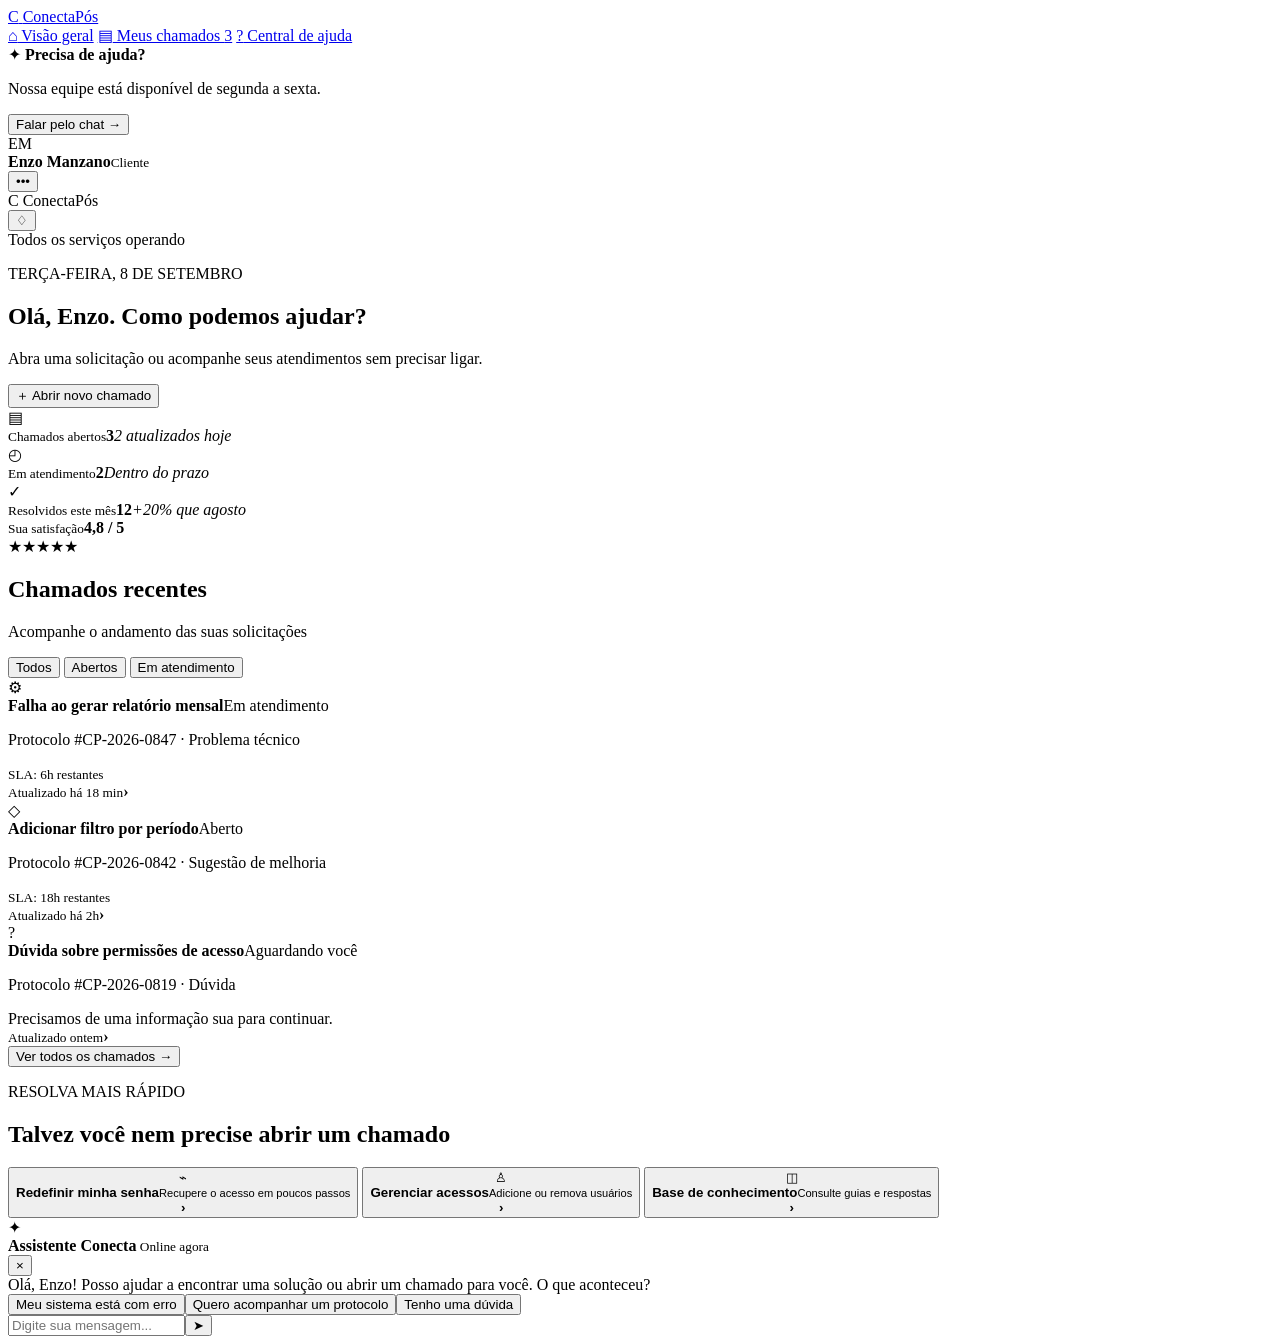
==== index.html @ 1af796b8 "Adicionar pagina principal do ConectaPos" ====
<!doctype html>
<html lang="pt-BR">
<head>
  <meta charset="UTF-8" />
  <meta name="viewport" content="width=device-width, initial-scale=1.0" />
  <meta name="description" content="Central digital de pós-venda para abertura e acompanhamento de chamados." />
  <title>ConectaPós | Central de Atendimento</title>
  <link rel="preconnect" href="https://fonts.googleapis.com">
  <link rel="preconnect" href="https://fonts.gstatic.com" crossorigin>
  <link href="https://fonts.googleapis.com/css2?family=DM+Sans:wght@400;500;600;700&family=Manrope:wght@600;700;800&display=swap" rel="stylesheet">
  <link rel="stylesheet" href="styles.css" />
</head>
<body>
  <aside class="sidebar">
    <a class="brand" href="#" aria-label="Página inicial ConectaPós">
      <span class="brand-mark">C</span>
      <span>Conecta<span>Pós</span></span>
    </a>
    <nav aria-label="Menu principal">
      <a class="nav-item active" href="#inicio"><span class="icon">⌂</span> Visão geral</a>
      <a class="nav-item" href="#chamados"><span class="icon">▤</span> Meus chamados <span class="badge">3</span></a>
      <a class="nav-item" href="#ajuda"><span class="icon">?</span> Central de ajuda</a>
    </nav>
    <div class="sidebar-bottom">
      <div class="support-card">
        <span class="support-icon">✦</span>
        <strong>Precisa de ajuda?</strong>
        <p>Nossa equipe está disponível de segunda a sexta.</p>
        <button id="chatButton" class="text-button">Falar pelo chat →</button>
      </div>
      <div class="user-card">
        <div class="avatar">EM</div>
        <div><strong>Enzo Manzano</strong><small>Cliente</small></div>
        <button class="dots" aria-label="Opções da conta">•••</button>
      </div>
    </div>
  </aside>

  <main>
    <header class="topbar">
      <div class="mobile-brand"><span class="brand-mark">C</span> ConectaPós</div>
      <button class="notification" aria-label="Notificações">♢<span></span></button>
      <div class="status"><i></i> Todos os serviços operando</div>
    </header>

    <section class="content" id="inicio">
      <div class="welcome-row">
        <div>
          <p class="eyebrow">TERÇA-FEIRA, 8 DE SETEMBRO</p>
          <h1>Olá, Enzo. Como podemos ajudar?</h1>
          <p class="subtitle">Abra uma solicitação ou acompanhe seus atendimentos sem precisar ligar.</p>
        </div>
        <button class="primary-button" id="openTicket"><span>＋</span> Abrir novo chamado</button>
      </div>

      <div class="metrics" aria-label="Resumo dos chamados">
        <article class="metric-card"><span class="metric-icon blue">▤</span><div><small>Chamados abertos</small><strong id="openCount">3</strong><em>2 atualizados hoje</em></div></article>
        <article class="metric-card"><span class="metric-icon amber">◴</span><div><small>Em atendimento</small><strong>2</strong><em>Dentro do prazo</em></div></article>
        <article class="metric-card"><span class="metric-icon green">✓</span><div><small>Resolvidos este mês</small><strong>12</strong><em>+20% que agosto</em></div></article>
        <article class="metric-card satisfaction"><div><small>Sua satisfação</small><strong>4,8 <span>/ 5</span></strong><div class="stars">★★★★★</div></div></article>
      </div>

      <section class="panel" id="chamados">
        <div class="panel-header">
          <div><h2>Chamados recentes</h2><p>Acompanhe o andamento das suas solicitações</p></div>
          <div class="filters" role="group" aria-label="Filtrar chamados">
            <button class="filter active" data-filter="Todos">Todos</button>
            <button class="filter" data-filter="Aberto">Abertos</button>
            <button class="filter" data-filter="Em atendimento">Em atendimento</button>
          </div>
        </div>
        <div class="ticket-list" id="ticketList">
          <article class="ticket" data-status="Em atendimento">
            <span class="ticket-type technical">⚙</span>
            <div class="ticket-main"><div class="ticket-title"><strong>Falha ao gerar relatório mensal</strong><span class="pill progress">Em atendimento</span></div><p>Protocolo #CP-2026-0847 · Problema técnico</p><div class="sla"><span><i style="width:68%"></i></span><small>SLA: 6h restantes</small></div></div>
            <div class="ticket-side"><small>Atualizado há 18 min</small><b>›</b></div>
          </article>
          <article class="ticket" data-status="Aberto">
            <span class="ticket-type improvement">◇</span>
            <div class="ticket-main"><div class="ticket-title"><strong>Adicionar filtro por período</strong><span class="pill open">Aberto</span></div><p>Protocolo #CP-2026-0842 · Sugestão de melhoria</p><div class="sla"><span><i style="width:38%"></i></span><small>SLA: 18h restantes</small></div></div>
            <div class="ticket-side"><small>Atualizado há 2h</small><b>›</b></div>
          </article>
          <article class="ticket" data-status="Aguardando cliente">
            <span class="ticket-type question">?</span>
            <div class="ticket-main"><div class="ticket-title"><strong>Dúvida sobre permissões de acesso</strong><span class="pill waiting">Aguardando você</span></div><p>Protocolo #CP-2026-0819 · Dúvida</p><div class="waiting-note">Precisamos de uma informação sua para continuar.</div></div>
            <div class="ticket-side"><small>Atualizado ontem</small><b>›</b></div>
          </article>
        </div>
        <button class="see-all">Ver todos os chamados →</button>
      </section>

      <section class="quick-help" id="ajuda">
        <div><p class="eyebrow">RESOLVA MAIS RÁPIDO</p><h2>Talvez você nem precise abrir um chamado</h2></div>
        <div class="help-links">
          <button data-help="senha"><span>⌁</span><div><strong>Redefinir minha senha</strong><small>Recupere o acesso em poucos passos</small></div><b>›</b></button>
          <button data-help="acesso"><span>♙</span><div><strong>Gerenciar acessos</strong><small>Adicione ou remova usuários</small></div><b>›</b></button>
          <button data-help="base"><span>◫</span><div><strong>Base de conhecimento</strong><small>Consulte guias e respostas</small></div><b>›</b></button>
        </div>
      </section>
    </section>
  </main>

  <dialog id="ticketDialog">
    <form id="ticketForm" method="dialog">
      <div class="dialog-head"><div><p class="eyebrow">NOVO ATENDIMENTO</p><h2>Como podemos ajudar?</h2></div><button type="button" class="close" aria-label="Fechar">×</button></div>
      <label>Tipo de solicitação<select id="ticketType" required><option value="">Selecione uma opção</option><option>Problema técnico</option><option>Dúvida</option><option>Solicitação de manutenção</option><option>Reclamação</option><option>Sugestão de melhoria</option></select></label>
      <label>Assunto<input id="ticketSubject" required minlength="5" placeholder="Resuma o que aconteceu" /></label>
      <label>Conte os detalhes<textarea id="ticketDescription" required rows="4" placeholder="Explique quando o problema começou e como ele afeta você"></textarea></label>
      <label class="upload">⇧ <span><strong>Anexar imagem ou documento</strong><small>PNG, JPG ou PDF de até 10 MB</small></span><input type="file" accept="image/*,.pdf" /></label>
      <div class="ai-note">✦ <span><strong>Triagem inteligente</strong><small>Seu chamado será classificado e encaminhado automaticamente para a equipe certa.</small></span></div>
      <div class="dialog-actions"><button type="button" class="secondary close-action">Cancelar</button><button type="submit" class="primary-button">Enviar chamado</button></div>
    </form>
  </dialog>

  <div class="chat-panel" id="chatPanel" aria-hidden="true"><div class="chat-head"><div><span class="bot">✦</span><div><strong>Assistente Conecta</strong><small><i></i> Online agora</small></div></div><button id="closeChat">×</button></div><div class="chat-body"><div class="message bot-message">Olá, Enzo! Posso ajudar a encontrar uma solução ou abrir um chamado para você. O que aconteceu?</div><div class="suggestions"><button>Meu sistema está com erro</button><button>Quero acompanhar um protocolo</button><button>Tenho uma dúvida</button></div></div><div class="chat-input"><input placeholder="Digite sua mensagem..." aria-label="Mensagem"><button>➤</button></div></div>
  <div class="toast" id="toast" role="status"></div>
  <script src="app.js"></script>
</body>
</html>
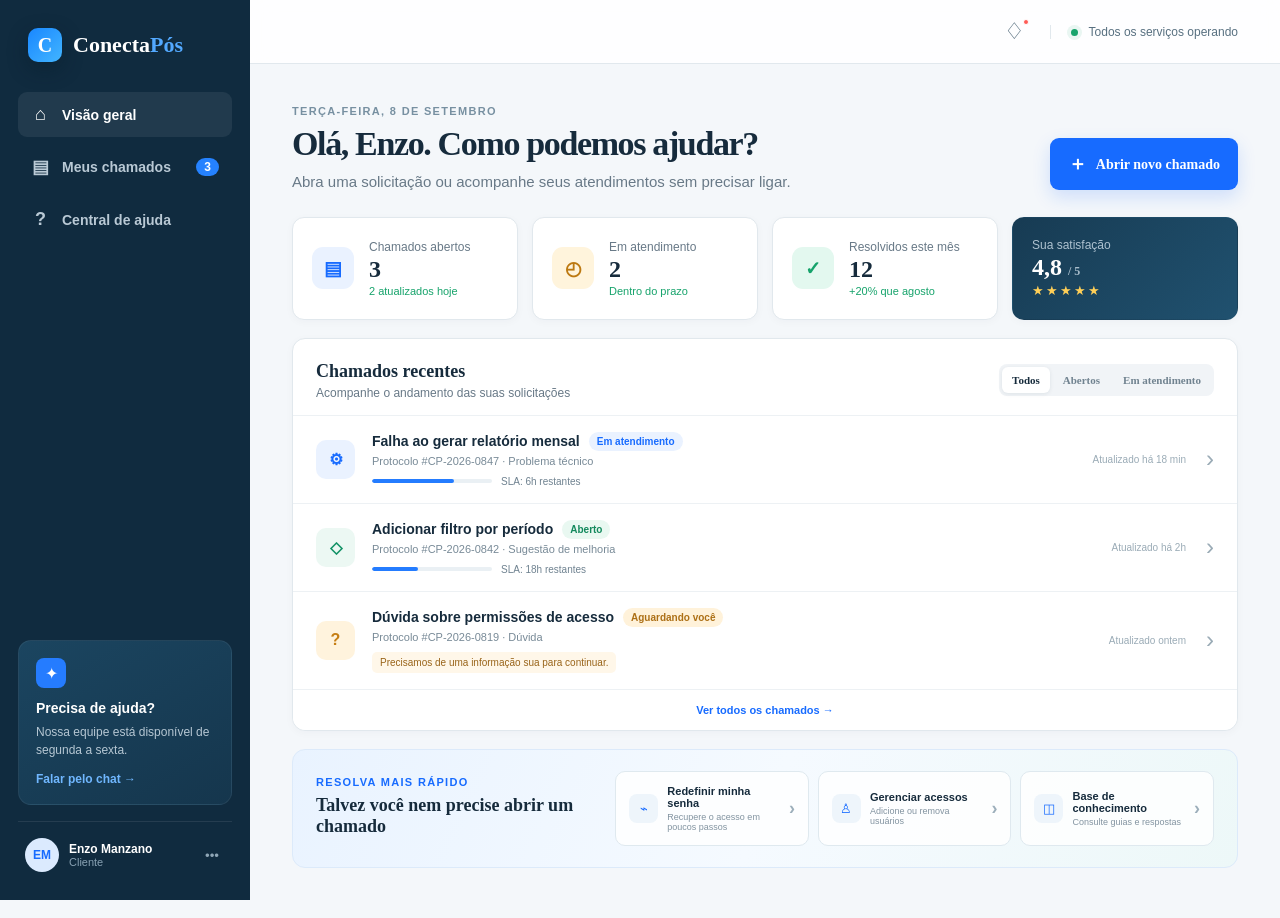
==== commit c246bf2f: "Corrigir contador de chamados no menu" ====
--- a/index.html
+++ b/index.html
@@ -18,7 +18,7 @@
     </a>
     <nav aria-label="Menu principal">
       <a class="nav-item active" href="#inicio"><span class="icon">⌂</span> Visão geral</a>
-      <a class="nav-item" href="#chamados"><span class="icon">▤</span> Meus chamados <span class="badge">3</span></a>
+      <a class="nav-item" href="#chamados"><span class="icon">▤</span> Meus chamados <span class="badge" id="ticketBadge">3</span></a>
       <a class="nav-item" href="#ajuda"><span class="icon">?</span> Central de ajuda</a>
     </nav>
     <div class="sidebar-bottom">
--- a/styles.css
+++ b/styles.css
@@ -0,0 +1 @@
+:root{--navy:#102b3f;--navy-2:#173b53;--blue:#176bff;--blue-soft:#eaf2ff;--bg:#f4f7fa;--text:#162b3c;--muted:#687987;--line:#e1e8ed;--green:#16a36b;--amber:#e49a24;--white:#fff}*{box-sizing:border-box}html{scroll-behavior:smooth}body{margin:0;background:var(--bg);color:var(--text);font-family:"DM Sans",sans-serif;font-size:16px}.sidebar{position:fixed;inset:0 auto 0 0;width:250px;background:var(--navy);color:#fff;padding:28px 18px;display:flex;flex-direction:column;z-index:10}.brand{display:flex;align-items:center;gap:11px;padding:0 10px 30px;color:white;text-decoration:none;font:800 22px Manrope}.brand>span:last-child span{color:#53a9ff}.brand-mark{width:34px;height:34px;border-radius:10px;background:linear-gradient(135deg,#1987ff,#42b5ff);display:grid;place-items:center;color:white;font:800 20px Manrope;box-shadow:0 7px 20px #071b2970}.sidebar nav{display:flex;flex-direction:column;gap:7px}.nav-item{display:flex;align-items:center;gap:12px;color:#b9c9d5;text-decoration:none;padding:12px 13px;border-radius:9px;font-weight:600;font-size:14px}.nav-item:hover,.nav-item.active{color:white;background:#ffffff12}.nav-item .icon{font-size:18px;width:19px;text-align:center}.badge{margin-left:auto;background:#2582ff;color:white;border-radius:12px;padding:2px 8px;font-size:12px}.sidebar-bottom{margin-top:auto}.support-card{background:linear-gradient(150deg,#1b4560,#15364d);padding:17px;border:1px solid #ffffff10;border-radius:13px;margin-bottom:16px}.support-card .support-icon{display:grid;place-items:center;width:30px;height:30px;background:#257cff;color:white;border-radius:8px;margin-bottom:11px}.support-card strong{font-size:14px}.support-card p{font-size:12px;color:#b6c7d3;line-height:1.5;margin:6px 0 10px}.text-button{border:0;background:none;padding:0;color:#70b7ff;font-weight:700;font-size:12px;cursor:pointer}.user-card{display:flex;align-items:center;gap:10px;padding:16px 7px 0;border-top:1px solid #ffffff16}.avatar{width:34px;height:34px;border-radius:50%;background:#dbeafe;color:#176bff;display:grid;place-items:center;font-weight:700;font-size:12px}.user-card div:nth-child(2){display:flex;flex-direction:column}.user-card strong{font-size:12px}.user-card small{color:#89a2b4;font-size:11px}.dots{margin-left:auto;border:0;background:none;color:#8fa6b6;cursor:pointer}.topbar{position:fixed;left:250px;right:0;top:0;height:64px;background:#ffffffdb;backdrop-filter:blur(12px);border-bottom:1px solid var(--line);display:flex;justify-content:flex-end;align-items:center;padding:0 42px;z-index:8}.mobile-brand{display:none}.status{font-size:12px;color:#587080;border-left:1px solid var(--line);padding-left:20px}.status i{display:inline-block;width:7px;height:7px;border-radius:50%;background:var(--green);margin-right:7px;box-shadow:0 0 0 4px #16a36b17}.notification{background:none;border:0;font-size:23px;margin-right:19px;position:relative;color:#526a7b}.notification span{position:absolute;right:2px;top:2px;width:6px;height:6px;background:#ff5a55;border-radius:50%;border:1px solid white}.content{margin-left:250px;padding:105px 42px 50px;max-width:1500px}.welcome-row{display:flex;justify-content:space-between;align-items:flex-end;margin-bottom:27px}.eyebrow{margin:0 0 7px;color:#7790a1;font-size:11px;font-weight:700;letter-spacing:.12em}.welcome-row h1{font:800 clamp(26px,3vw,34px)/1.2 Manrope;margin:0 0 8px;letter-spacing:-.04em}.subtitle{color:var(--muted);margin:0;font-size:15px}.primary-button{border:0;border-radius:9px;background:var(--blue);color:white;font:700 14px "DM Sans";padding:13px 18px;box-shadow:0 7px 18px #176bff2c;cursor:pointer;transition:.2s}.primary-button:hover{background:#075be7;transform:translateY(-1px)}.primary-button span{font-size:19px;vertical-align:-1px;margin-right:6px}.metrics{display:grid;grid-template-columns:repeat(4,1fr);gap:14px;margin-bottom:18px}.metric-card{background:white;border:1px solid var(--line);border-radius:12px;padding:19px;display:flex;align-items:center;gap:15px;min-height:103px;box-shadow:0 2px 8px #152e3e08}.metric-icon{flex:0 0 auto;width:42px;height:42px;border-radius:11px;display:grid;place-items:center;font-size:19px;font-weight:700}.metric-icon.blue{color:var(--blue);background:var(--blue-soft)}.metric-icon.amber{color:#bd7911;background:#fff4dc}.metric-icon.green{color:var(--green);background:#e3f8ef}.metric-card>div{display:flex;flex-direction:column}.metric-card small{font-size:12px;color:var(--muted)}.metric-card strong{font:800 24px Manrope;margin:2px 0}.metric-card em{font-size:11px;color:var(--green);font-style:normal}.metric-card.satisfaction{background:linear-gradient(135deg,var(--navy-2),#20516f);color:white;border-color:transparent}.metric-card.satisfaction small{color:#aec2d0}.metric-card.satisfaction strong span{font-size:12px;color:#a8bdcb}.stars{color:#ffcf57;font-size:13px;letter-spacing:2px}.panel{background:white;border:1px solid var(--line);border-radius:13px;box-shadow:0 2px 9px #152e3e08}.panel-header{display:flex;justify-content:space-between;align-items:center;padding:22px 23px 15px}.panel h2,.quick-help h2{font:800 18px Manrope;margin:0 0 4px}.panel-header p{font-size:12px;color:var(--muted);margin:0}.filters{display:flex;gap:3px;background:#f1f4f7;border-radius:8px;padding:3px}.filter{border:0;background:none;border-radius:6px;color:#718390;font:600 11px "DM Sans";padding:7px 10px;cursor:pointer}.filter.active{background:white;color:var(--text);box-shadow:0 1px 4px #102b3f16}.ticket{display:grid;grid-template-columns:42px 1fr auto;gap:14px;align-items:center;padding:16px 23px;border-top:1px solid #edf1f4;transition:.2s;cursor:pointer}.ticket:hover{background:#f9fbfd}.ticket-type{width:39px;height:39px;display:grid;place-items:center;border-radius:10px;font-weight:700}.technical{background:#eaf2ff;color:#176bff}.improvement{background:#ecf8f3;color:#119165}.question{background:#fff3dd;color:#c67e14}.ticket-main{min-width:0}.ticket-title{display:flex;align-items:center;gap:9px}.ticket-title strong{font-size:14px;white-space:nowrap;overflow:hidden;text-overflow:ellipsis}.ticket-main p{margin:4px 0 9px;color:#788a97;font-size:11px}.pill{border-radius:12px;padding:4px 8px;font-size:10px;font-weight:700}.pill.progress{background:#eaf2ff;color:#176bff}.pill.open{background:#e9f8f1;color:#13895d}.pill.waiting{background:#fff2da;color:#ad7016}.sla{display:flex;align-items:center;gap:9px}.sla>span{width:120px;height:4px;background:#eaf0f4;border-radius:4px;overflow:hidden}.sla i{display:block;height:100%;background:#247cff;border-radius:4px}.sla small{font-size:10px;color:#6f8290}.waiting-note{display:inline-block;background:#fff7e9;color:#996419;border-radius:5px;padding:5px 8px;font-size:10px}.ticket-side{display:flex;align-items:center;gap:20px;color:#9aabb6}.ticket-side small{font-size:10px}.ticket-side b{font-size:24px;font-weight:400}.see-all{display:block;width:100%;border:0;border-top:1px solid #edf1f4;background:white;border-radius:0 0 13px 13px;padding:14px;color:#176bff;font-weight:700;font-size:11px;cursor:pointer}.quick-help{margin-top:18px;border-radius:13px;background:linear-gradient(115deg,#e9f3ff,#f5faff 50%,#edf8f8);padding:21px 23px;display:grid;grid-template-columns:1fr 2fr;align-items:center;border:1px solid #dceafa}.quick-help .eyebrow{color:#176bff}.help-links{display:grid;grid-template-columns:repeat(3,1fr);gap:9px}.help-links button{border:1px solid #dfe9ef;background:#ffffffd6;border-radius:10px;padding:13px;display:grid;grid-template-columns:30px 1fr auto;align-items:center;text-align:left;gap:8px;color:var(--text);cursor:pointer}.help-links button>span{width:29px;height:29px;border-radius:8px;background:#eef5fb;color:#176bff;display:grid;place-items:center}.help-links button div{display:flex;flex-direction:column}.help-links strong{font-size:11px}.help-links small{font-size:9px;color:#8293a0;margin-top:3px}.help-links b{font-size:18px;color:#9dafbb}dialog{border:0;border-radius:16px;padding:0;width:min(560px,calc(100% - 28px));box-shadow:0 24px 90px #0920344f}dialog::backdrop{background:#071c2cad;backdrop-filter:blur(3px)}dialog form{padding:26px}.dialog-head{display:flex;justify-content:space-between;align-items:flex-start;margin-bottom:20px}.dialog-head h2{font:800 22px Manrope;margin:0}.close{border:0;background:#f0f4f7;width:31px;height:31px;border-radius:8px;font-size:20px;cursor:pointer;color:#607582}label{display:block;font-size:12px;font-weight:700;margin-top:14px}input,select,textarea{display:block;width:100%;margin-top:7px;border:1px solid #d8e1e7;border-radius:8px;padding:11px 12px;font:400 14px "DM Sans";color:var(--text);outline:none}input:focus,select:focus,textarea:focus{border-color:#176bff;box-shadow:0 0 0 3px #176bff18}textarea{resize:vertical}.upload{display:flex;align-items:center;gap:12px;border:1px dashed #bccbd5;border-radius:9px;padding:13px;color:#176bff;cursor:pointer}.upload>span{display:flex;flex-direction:column}.upload small{font-weight:400;color:#84949f;margin-top:2px}.upload input{display:none}.ai-note{display:flex;gap:10px;background:#eaf2ff;color:#176bff;padding:12px;border-radius:9px;margin-top:14px}.ai-note>span{display:flex;flex-direction:column}.ai-note strong{font-size:11px}.ai-note small{color:#597a9a;font-size:10px;margin-top:2px}.dialog-actions{display:flex;justify-content:flex-end;gap:9px;margin-top:20px}.secondary{border:1px solid #d7e0e6;border-radius:9px;background:white;color:#546b7b;font-weight:700;padding:12px 17px;cursor:pointer}.chat-panel{position:fixed;right:25px;bottom:25px;width:350px;background:white;border-radius:15px;box-shadow:0 15px 50px #09203435;overflow:hidden;z-index:20;transform:translateY(20px) scale(.96);opacity:0;pointer-events:none;transition:.22s}.chat-panel.open{transform:none;opacity:1;pointer-events:auto}.chat-head{background:var(--navy);color:white;padding:15px;display:flex;align-items:center;justify-content:space-between}.chat-head>div{display:flex;align-items:center;gap:10px}.bot{width:35px;height:35px;border-radius:10px;background:#1e7cff;display:grid;place-items:center}.chat-head strong,.chat-head small{display:block}.chat-head strong{font-size:13px}.chat-head small{font-size:10px;color:#b9cedb;margin-top:2px}.chat-head small i{display:inline-block;width:6px;height:6px;border-radius:50%;background:#36d391}.chat-head button{border:0;background:none;color:white;font-size:20px}.chat-body{padding:16px;background:#f7f9fb;min-height:210px}.message{padding:11px 13px;border-radius:4px 12px 12px 12px;background:white;border:1px solid #e5ebef;font-size:12px;line-height:1.45}.suggestions{display:flex;flex-direction:column;align-items:flex-start;gap:7px;margin-top:14px}.suggestions button{background:white;border:1px solid #bfd8fa;border-radius:16px;color:#176bff;padding:7px 10px;font-size:10px;cursor:pointer}.chat-input{display:flex;padding:11px;border-top:1px solid #e3e9ed}.chat-input input{margin:0;border:0}.chat-input button{border:0;background:#176bff;color:white;border-radius:8px;width:38px}.toast{position:fixed;left:50%;bottom:25px;transform:translate(-50%,30px);background:#0f2c40;color:white;padding:12px 18px;border-radius:9px;font-size:13px;opacity:0;pointer-events:none;transition:.25s;z-index:30;box-shadow:0 10px 30px #0b24363d}.toast.show{opacity:1;transform:translate(-50%,0)}@media(max-width:1050px){.metrics{grid-template-columns:repeat(2,1fr)}.quick-help{grid-template-columns:1fr}.help-links{margin-top:15px}}@media(max-width:760px){.sidebar{display:none}.topbar{left:0;padding:0 18px;justify-content:space-between}.mobile-brand{display:flex;align-items:center;gap:8px;font:800 17px Manrope}.mobile-brand .brand-mark{width:28px;height:28px;font-size:15px}.notification{margin-left:auto}.status{display:none}.content{margin-left:0;padding:92px 16px 36px}.welcome-row{align-items:flex-start;gap:20px}.welcome-row .primary-button{white-space:nowrap}.metrics{grid-template-columns:1fr 1fr}.panel-header{align-items:flex-start;gap:15px;flex-direction:column}.filters{width:100%;overflow:auto}.ticket{grid-template-columns:39px 1fr}.ticket-side{display:none}.ticket-title{align-items:flex-start;flex-direction:column;gap:5px}.help-links{grid-template-columns:1fr}.chat-panel{right:12px;bottom:12px;width:calc(100% - 24px)}}@media(max-width:520px){.welcome-row{display:block}.welcome-row .primary-button{margin-top:18px;width:100%}.metrics{grid-template-columns:1fr}.metric-card{min-height:88px}.ticket{padding:15px}.sla>span{width:80px}}
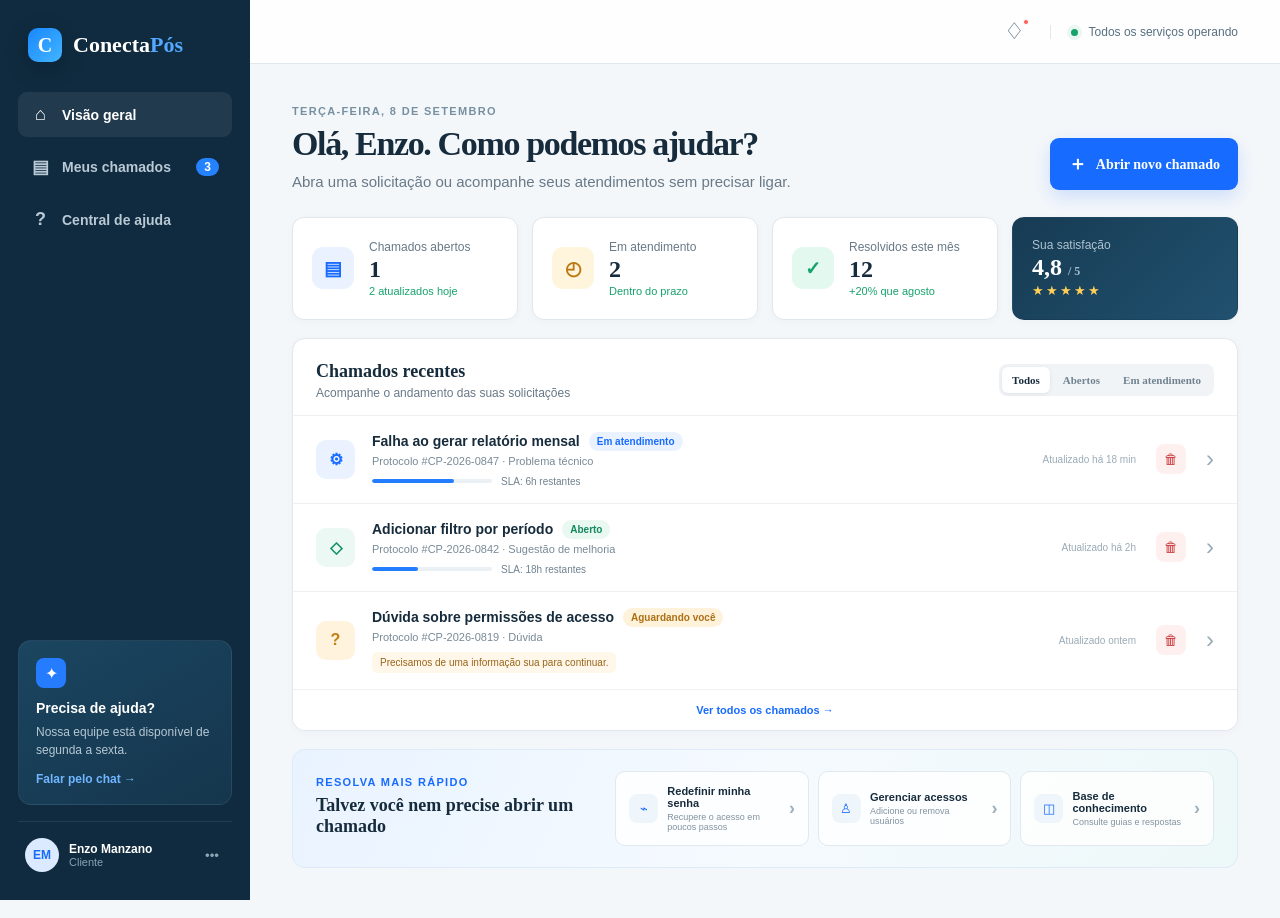
==== commit 07890142: "Forcar atualizacao dos arquivos do site" ====
--- a/index.html
+++ b/index.html
@@ -8,7 +8,7 @@
   <link rel="preconnect" href="https://fonts.googleapis.com">
   <link rel="preconnect" href="https://fonts.gstatic.com" crossorigin>
   <link href="https://fonts.googleapis.com/css2?family=DM+Sans:wght@400;500;600;700&family=Manrope:wght@600;700;800&display=swap" rel="stylesheet">
-  <link rel="stylesheet" href="styles.css" />
+  <link rel="stylesheet" href="styles.css?v=3" />
 </head>
 <body>
   <aside class="sidebar">
@@ -114,6 +114,6 @@
 
   <div class="chat-panel" id="chatPanel" aria-hidden="true"><div class="chat-head"><div><span class="bot">✦</span><div><strong>Assistente Conecta</strong><small><i></i> Online agora</small></div></div><button id="closeChat">×</button></div><div class="chat-body"><div class="message bot-message">Olá, Enzo! Posso ajudar a encontrar uma solução ou abrir um chamado para você. O que aconteceu?</div><div class="suggestions"><button>Meu sistema está com erro</button><button>Quero acompanhar um protocolo</button><button>Tenho uma dúvida</button></div></div><div class="chat-input"><input placeholder="Digite sua mensagem..." aria-label="Mensagem"><button>➤</button></div></div>
   <div class="toast" id="toast" role="status"></div>
-  <script src="app.js"></script>
+  <script src="app.js?v=3"></script>
 </body>
 </html>
--- a/styles.css
+++ b/styles.css
@@ -1 +1,19 @@
 :root{--navy:#102b3f;--navy-2:#173b53;--blue:#176bff;--blue-soft:#eaf2ff;--bg:#f4f7fa;--text:#162b3c;--muted:#687987;--line:#e1e8ed;--green:#16a36b;--amber:#e49a24;--white:#fff}*{box-sizing:border-box}html{scroll-behavior:smooth}body{margin:0;background:var(--bg);color:var(--text);font-family:"DM Sans",sans-serif;font-size:16px}.sidebar{position:fixed;inset:0 auto 0 0;width:250px;background:var(--navy);color:#fff;padding:28px 18px;display:flex;flex-direction:column;z-index:10}.brand{display:flex;align-items:center;gap:11px;padding:0 10px 30px;color:white;text-decoration:none;font:800 22px Manrope}.brand>span:last-child span{color:#53a9ff}.brand-mark{width:34px;height:34px;border-radius:10px;background:linear-gradient(135deg,#1987ff,#42b5ff);display:grid;place-items:center;color:white;font:800 20px Manrope;box-shadow:0 7px 20px #071b2970}.sidebar nav{display:flex;flex-direction:column;gap:7px}.nav-item{display:flex;align-items:center;gap:12px;color:#b9c9d5;text-decoration:none;padding:12px 13px;border-radius:9px;font-weight:600;font-size:14px}.nav-item:hover,.nav-item.active{color:white;background:#ffffff12}.nav-item .icon{font-size:18px;width:19px;text-align:center}.badge{margin-left:auto;background:#2582ff;color:white;border-radius:12px;padding:2px 8px;font-size:12px}.sidebar-bottom{margin-top:auto}.support-card{background:linear-gradient(150deg,#1b4560,#15364d);padding:17px;border:1px solid #ffffff10;border-radius:13px;margin-bottom:16px}.support-card .support-icon{display:grid;place-items:center;width:30px;height:30px;background:#257cff;color:white;border-radius:8px;margin-bottom:11px}.support-card strong{font-size:14px}.support-card p{font-size:12px;color:#b6c7d3;line-height:1.5;margin:6px 0 10px}.text-button{border:0;background:none;padding:0;color:#70b7ff;font-weight:700;font-size:12px;cursor:pointer}.user-card{display:flex;align-items:center;gap:10px;padding:16px 7px 0;border-top:1px solid #ffffff16}.avatar{width:34px;height:34px;border-radius:50%;background:#dbeafe;color:#176bff;display:grid;place-items:center;font-weight:700;font-size:12px}.user-card div:nth-child(2){display:flex;flex-direction:column}.user-card strong{font-size:12px}.user-card small{color:#89a2b4;font-size:11px}.dots{margin-left:auto;border:0;background:none;color:#8fa6b6;cursor:pointer}.topbar{position:fixed;left:250px;right:0;top:0;height:64px;background:#ffffffdb;backdrop-filter:blur(12px);border-bottom:1px solid var(--line);display:flex;justify-content:flex-end;align-items:center;padding:0 42px;z-index:8}.mobile-brand{display:none}.status{font-size:12px;color:#587080;border-left:1px solid var(--line);padding-left:20px}.status i{display:inline-block;width:7px;height:7px;border-radius:50%;background:var(--green);margin-right:7px;box-shadow:0 0 0 4px #16a36b17}.notification{background:none;border:0;font-size:23px;margin-right:19px;position:relative;color:#526a7b}.notification span{position:absolute;right:2px;top:2px;width:6px;height:6px;background:#ff5a55;border-radius:50%;border:1px solid white}.content{margin-left:250px;padding:105px 42px 50px;max-width:1500px}.welcome-row{display:flex;justify-content:space-between;align-items:flex-end;margin-bottom:27px}.eyebrow{margin:0 0 7px;color:#7790a1;font-size:11px;font-weight:700;letter-spacing:.12em}.welcome-row h1{font:800 clamp(26px,3vw,34px)/1.2 Manrope;margin:0 0 8px;letter-spacing:-.04em}.subtitle{color:var(--muted);margin:0;font-size:15px}.primary-button{border:0;border-radius:9px;background:var(--blue);color:white;font:700 14px "DM Sans";padding:13px 18px;box-shadow:0 7px 18px #176bff2c;cursor:pointer;transition:.2s}.primary-button:hover{background:#075be7;transform:translateY(-1px)}.primary-button span{font-size:19px;vertical-align:-1px;margin-right:6px}.metrics{display:grid;grid-template-columns:repeat(4,1fr);gap:14px;margin-bottom:18px}.metric-card{background:white;border:1px solid var(--line);border-radius:12px;padding:19px;display:flex;align-items:center;gap:15px;min-height:103px;box-shadow:0 2px 8px #152e3e08}.metric-icon{flex:0 0 auto;width:42px;height:42px;border-radius:11px;display:grid;place-items:center;font-size:19px;font-weight:700}.metric-icon.blue{color:var(--blue);background:var(--blue-soft)}.metric-icon.amber{color:#bd7911;background:#fff4dc}.metric-icon.green{color:var(--green);background:#e3f8ef}.metric-card>div{display:flex;flex-direction:column}.metric-card small{font-size:12px;color:var(--muted)}.metric-card strong{font:800 24px Manrope;margin:2px 0}.metric-card em{font-size:11px;color:var(--green);font-style:normal}.metric-card.satisfaction{background:linear-gradient(135deg,var(--navy-2),#20516f);color:white;border-color:transparent}.metric-card.satisfaction small{color:#aec2d0}.metric-card.satisfaction strong span{font-size:12px;color:#a8bdcb}.stars{color:#ffcf57;font-size:13px;letter-spacing:2px}.panel{background:white;border:1px solid var(--line);border-radius:13px;box-shadow:0 2px 9px #152e3e08}.panel-header{display:flex;justify-content:space-between;align-items:center;padding:22px 23px 15px}.panel h2,.quick-help h2{font:800 18px Manrope;margin:0 0 4px}.panel-header p{font-size:12px;color:var(--muted);margin:0}.filters{display:flex;gap:3px;background:#f1f4f7;border-radius:8px;padding:3px}.filter{border:0;background:none;border-radius:6px;color:#718390;font:600 11px "DM Sans";padding:7px 10px;cursor:pointer}.filter.active{background:white;color:var(--text);box-shadow:0 1px 4px #102b3f16}.ticket{display:grid;grid-template-columns:42px 1fr auto;gap:14px;align-items:center;padding:16px 23px;border-top:1px solid #edf1f4;transition:.2s;cursor:pointer}.ticket:hover{background:#f9fbfd}.ticket-type{width:39px;height:39px;display:grid;place-items:center;border-radius:10px;font-weight:700}.technical{background:#eaf2ff;color:#176bff}.improvement{background:#ecf8f3;color:#119165}.question{background:#fff3dd;color:#c67e14}.ticket-main{min-width:0}.ticket-title{display:flex;align-items:center;gap:9px}.ticket-title strong{font-size:14px;white-space:nowrap;overflow:hidden;text-overflow:ellipsis}.ticket-main p{margin:4px 0 9px;color:#788a97;font-size:11px}.pill{border-radius:12px;padding:4px 8px;font-size:10px;font-weight:700}.pill.progress{background:#eaf2ff;color:#176bff}.pill.open{background:#e9f8f1;color:#13895d}.pill.waiting{background:#fff2da;color:#ad7016}.sla{display:flex;align-items:center;gap:9px}.sla>span{width:120px;height:4px;background:#eaf0f4;border-radius:4px;overflow:hidden}.sla i{display:block;height:100%;background:#247cff;border-radius:4px}.sla small{font-size:10px;color:#6f8290}.waiting-note{display:inline-block;background:#fff7e9;color:#996419;border-radius:5px;padding:5px 8px;font-size:10px}.ticket-side{display:flex;align-items:center;gap:20px;color:#9aabb6}.ticket-side small{font-size:10px}.ticket-side b{font-size:24px;font-weight:400}.see-all{display:block;width:100%;border:0;border-top:1px solid #edf1f4;background:white;border-radius:0 0 13px 13px;padding:14px;color:#176bff;font-weight:700;font-size:11px;cursor:pointer}.quick-help{margin-top:18px;border-radius:13px;background:linear-gradient(115deg,#e9f3ff,#f5faff 50%,#edf8f8);padding:21px 23px;display:grid;grid-template-columns:1fr 2fr;align-items:center;border:1px solid #dceafa}.quick-help .eyebrow{color:#176bff}.help-links{display:grid;grid-template-columns:repeat(3,1fr);gap:9px}.help-links button{border:1px solid #dfe9ef;background:#ffffffd6;border-radius:10px;padding:13px;display:grid;grid-template-columns:30px 1fr auto;align-items:center;text-align:left;gap:8px;color:var(--text);cursor:pointer}.help-links button>span{width:29px;height:29px;border-radius:8px;background:#eef5fb;color:#176bff;display:grid;place-items:center}.help-links button div{display:flex;flex-direction:column}.help-links strong{font-size:11px}.help-links small{font-size:9px;color:#8293a0;margin-top:3px}.help-links b{font-size:18px;color:#9dafbb}dialog{border:0;border-radius:16px;padding:0;width:min(560px,calc(100% - 28px));box-shadow:0 24px 90px #0920344f}dialog::backdrop{background:#071c2cad;backdrop-filter:blur(3px)}dialog form{padding:26px}.dialog-head{display:flex;justify-content:space-between;align-items:flex-start;margin-bottom:20px}.dialog-head h2{font:800 22px Manrope;margin:0}.close{border:0;background:#f0f4f7;width:31px;height:31px;border-radius:8px;font-size:20px;cursor:pointer;color:#607582}label{display:block;font-size:12px;font-weight:700;margin-top:14px}input,select,textarea{display:block;width:100%;margin-top:7px;border:1px solid #d8e1e7;border-radius:8px;padding:11px 12px;font:400 14px "DM Sans";color:var(--text);outline:none}input:focus,select:focus,textarea:focus{border-color:#176bff;box-shadow:0 0 0 3px #176bff18}textarea{resize:vertical}.upload{display:flex;align-items:center;gap:12px;border:1px dashed #bccbd5;border-radius:9px;padding:13px;color:#176bff;cursor:pointer}.upload>span{display:flex;flex-direction:column}.upload small{font-weight:400;color:#84949f;margin-top:2px}.upload input{display:none}.ai-note{display:flex;gap:10px;background:#eaf2ff;color:#176bff;padding:12px;border-radius:9px;margin-top:14px}.ai-note>span{display:flex;flex-direction:column}.ai-note strong{font-size:11px}.ai-note small{color:#597a9a;font-size:10px;margin-top:2px}.dialog-actions{display:flex;justify-content:flex-end;gap:9px;margin-top:20px}.secondary{border:1px solid #d7e0e6;border-radius:9px;background:white;color:#546b7b;font-weight:700;padding:12px 17px;cursor:pointer}.chat-panel{position:fixed;right:25px;bottom:25px;width:350px;background:white;border-radius:15px;box-shadow:0 15px 50px #09203435;overflow:hidden;z-index:20;transform:translateY(20px) scale(.96);opacity:0;pointer-events:none;transition:.22s}.chat-panel.open{transform:none;opacity:1;pointer-events:auto}.chat-head{background:var(--navy);color:white;padding:15px;display:flex;align-items:center;justify-content:space-between}.chat-head>div{display:flex;align-items:center;gap:10px}.bot{width:35px;height:35px;border-radius:10px;background:#1e7cff;display:grid;place-items:center}.chat-head strong,.chat-head small{display:block}.chat-head strong{font-size:13px}.chat-head small{font-size:10px;color:#b9cedb;margin-top:2px}.chat-head small i{display:inline-block;width:6px;height:6px;border-radius:50%;background:#36d391}.chat-head button{border:0;background:none;color:white;font-size:20px}.chat-body{padding:16px;background:#f7f9fb;min-height:210px}.message{padding:11px 13px;border-radius:4px 12px 12px 12px;background:white;border:1px solid #e5ebef;font-size:12px;line-height:1.45}.suggestions{display:flex;flex-direction:column;align-items:flex-start;gap:7px;margin-top:14px}.suggestions button{background:white;border:1px solid #bfd8fa;border-radius:16px;color:#176bff;padding:7px 10px;font-size:10px;cursor:pointer}.chat-input{display:flex;padding:11px;border-top:1px solid #e3e9ed}.chat-input input{margin:0;border:0}.chat-input button{border:0;background:#176bff;color:white;border-radius:8px;width:38px}.toast{position:fixed;left:50%;bottom:25px;transform:translate(-50%,30px);background:#0f2c40;color:white;padding:12px 18px;border-radius:9px;font-size:13px;opacity:0;pointer-events:none;transition:.25s;z-index:30;box-shadow:0 10px 30px #0b24363d}.toast.show{opacity:1;transform:translate(-50%,0)}@media(max-width:1050px){.metrics{grid-template-columns:repeat(2,1fr)}.quick-help{grid-template-columns:1fr}.help-links{margin-top:15px}}@media(max-width:760px){.sidebar{display:none}.topbar{left:0;padding:0 18px;justify-content:space-between}.mobile-brand{display:flex;align-items:center;gap:8px;font:800 17px Manrope}.mobile-brand .brand-mark{width:28px;height:28px;font-size:15px}.notification{margin-left:auto}.status{display:none}.content{margin-left:0;padding:92px 16px 36px}.welcome-row{align-items:flex-start;gap:20px}.welcome-row .primary-button{white-space:nowrap}.metrics{grid-template-columns:1fr 1fr}.panel-header{align-items:flex-start;gap:15px;flex-direction:column}.filters{width:100%;overflow:auto}.ticket{grid-template-columns:39px 1fr}.ticket-side{display:none}.ticket-title{align-items:flex-start;flex-direction:column;gap:5px}.help-links{grid-template-columns:1fr}.chat-panel{right:12px;bottom:12px;width:calc(100% - 24px)}}@media(max-width:520px){.welcome-row{display:block}.welcome-row .primary-button{margin-top:18px;width:100%}.metrics{grid-template-columns:1fr}.metric-card{min-height:88px}.ticket{padding:15px}.sla>span{width:80px}}
+
+.delete-ticket{border:0;background:#fff0f0;color:#c93b3b;width:30px;height:30px;border-radius:8px;display:grid;place-items:center;cursor:pointer;font-size:14px;transition:.2s}
+.delete-ticket:hover{background:#ffdede;transform:scale(1.05)}
+@media(max-width:760px){.ticket-side:has(.delete-ticket){display:flex;grid-column:2;justify-content:flex-end}.ticket-side:has(.delete-ticket) small,.ticket-side:has(.delete-ticket) b{display:none}}
+
+#helpDialog{border:0;border-radius:16px;padding:0;width:min(520px,calc(100% - 28px));box-shadow:0 24px 90px #0920344f}
+#helpDialog::backdrop{background:#071c2cad;backdrop-filter:blur(3px)}
+.help-dialog-content{padding:26px}
+.help-dialog-content>div:nth-child(2)>p{color:var(--muted);font-size:13px;line-height:1.55}
+.close-help{border:0;background:#f0f4f7;width:31px;height:31px;border-radius:8px;font-size:20px;cursor:pointer;color:#607582}
+.access-user{display:flex;align-items:center;gap:11px;border:1px solid var(--line);border-radius:10px;padding:13px;margin-top:14px}
+.access-user>div:nth-child(2){display:flex;flex:1;flex-direction:column}
+.access-user strong{font-size:13px}.access-user small{color:var(--muted);font-size:11px;margin-top:2px}
+.access-user>span{color:var(--green);background:#e9f8f1;border-radius:12px;padding:4px 8px;font-size:10px;font-weight:700}
+.demo-note{background:#f4f7fa;padding:10px;border-radius:8px;font-size:11px!important}
+.knowledge-list{display:flex;flex-direction:column;gap:8px}
+.knowledge-list button{border:1px solid var(--line);background:#f9fbfd;border-radius:9px;padding:13px;text-align:left;color:var(--text);font:600 12px "DM Sans";cursor:pointer}
+.knowledge-list button:hover{border-color:#176bff;color:#176bff}.knowledge-list b{float:right;font-size:17px}
